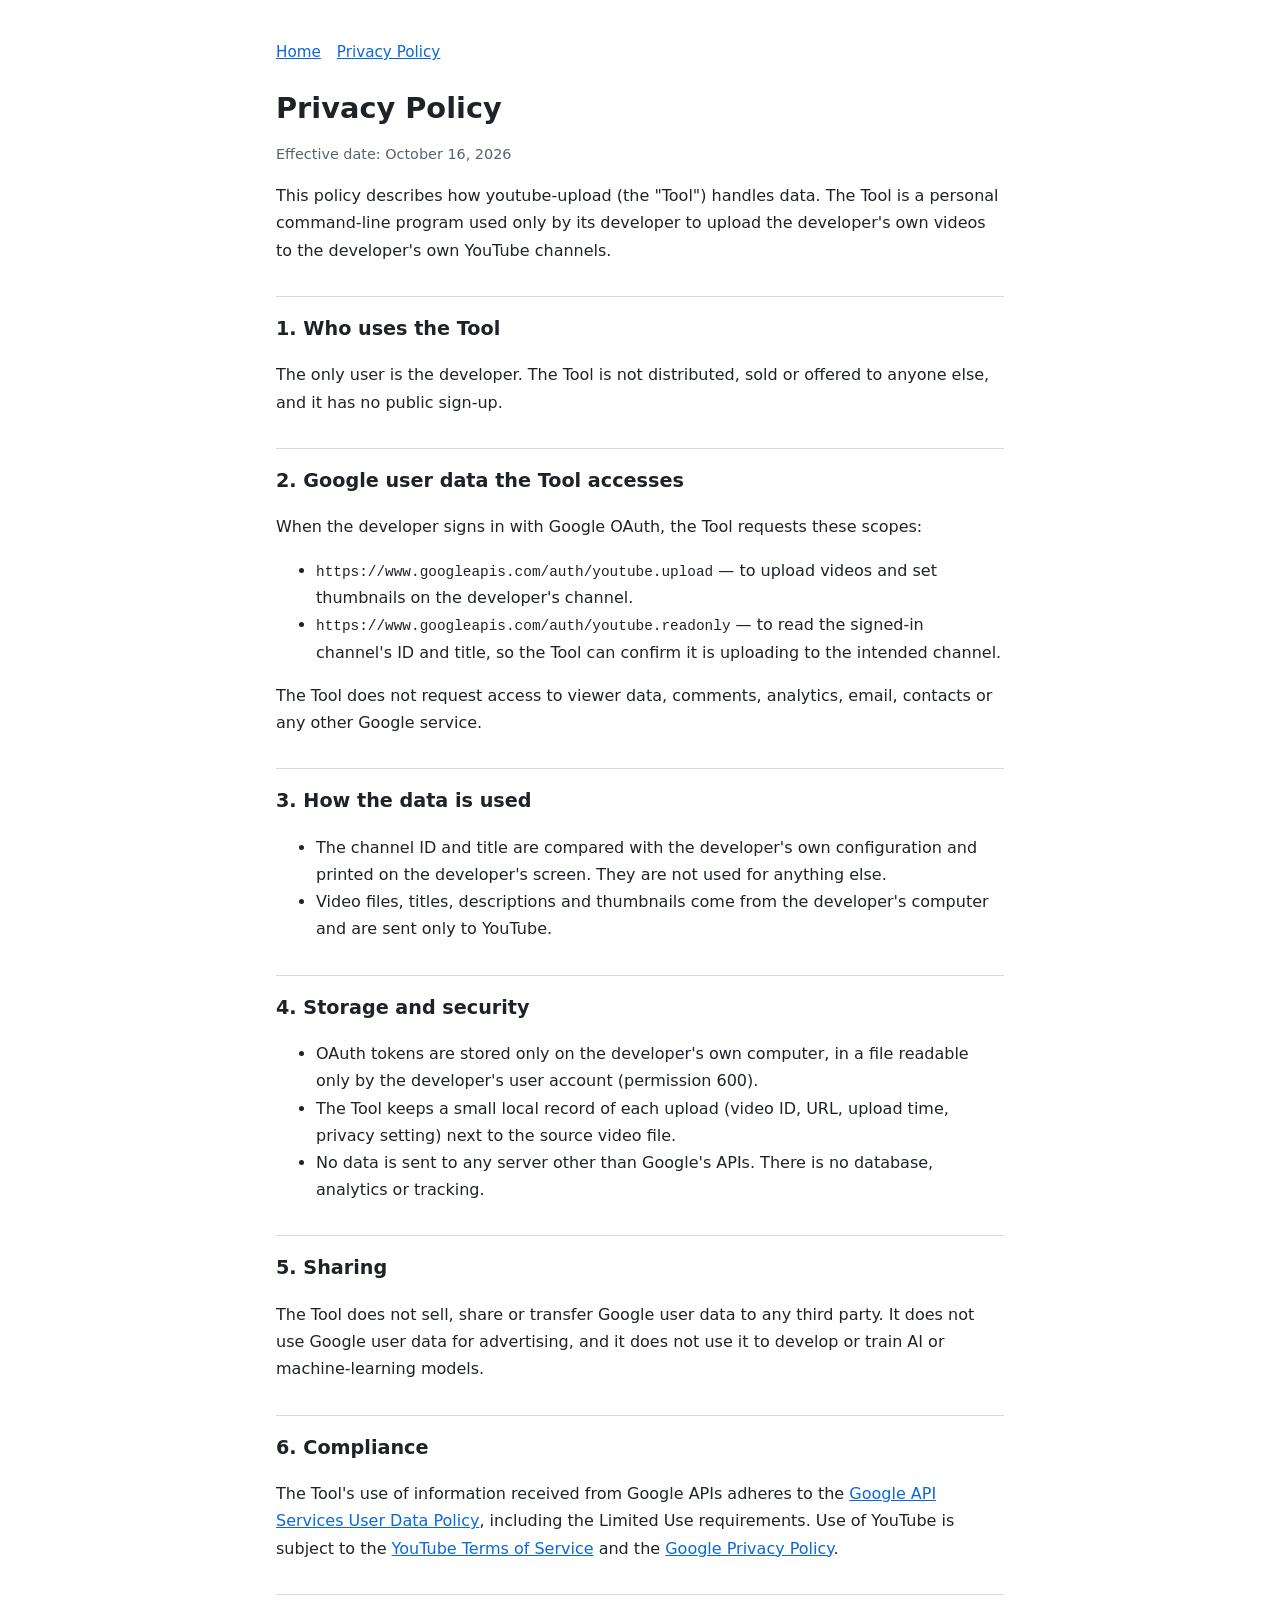
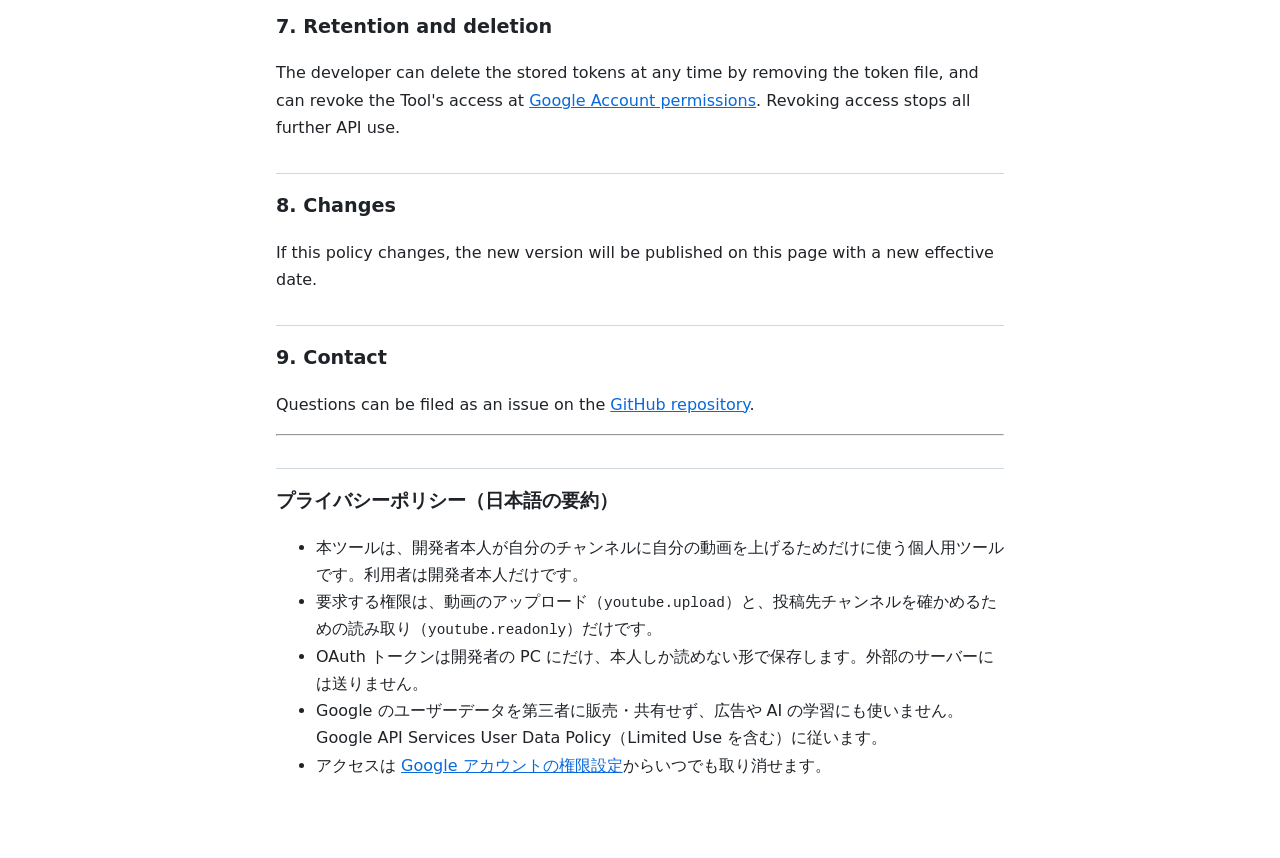
==== privacy.html @ de3558c6 "Add home page and privacy policy for youtube-upload Co-Authored-By: Claude Opus 5.5 (1M context) <no" ====
<!doctype html>
<html lang="en">
<head>
<meta charset="utf-8">
<meta name="viewport" content="width=device-width, initial-scale=1">
<title>youtube-upload Privacy Policy</title>
<meta name="description" content="Privacy policy for youtube-upload, a personal YouTube upload tool.">
<link rel="stylesheet" href="style.css">
</head>
<body>
<main>
<nav><a href="./">Home</a><a href="privacy.html">Privacy Policy</a></nav>
<h1>Privacy Policy</h1>
<p class="meta">Effective date: October 16, 2026</p>

<p>This policy describes how youtube-upload (the "Tool") handles data. The Tool is a personal command-line program used only by its developer to upload the developer's own videos to the developer's own YouTube channels.</p>

<h2>1. Who uses the Tool</h2>
<p>The only user is the developer. The Tool is not distributed, sold or offered to anyone else, and it has no public sign-up.</p>

<h2>2. Google user data the Tool accesses</h2>
<p>When the developer signs in with Google OAuth, the Tool requests these scopes:</p>
<ul>
<li><code>https://www.googleapis.com/auth/youtube.upload</code> — to upload videos and set thumbnails on the developer's channel.</li>
<li><code>https://www.googleapis.com/auth/youtube.readonly</code> — to read the signed-in channel's ID and title, so the Tool can confirm it is uploading to the intended channel.</li>
</ul>
<p>The Tool does not request access to viewer data, comments, analytics, email, contacts or any other Google service.</p>

<h2>3. How the data is used</h2>
<ul>
<li>The channel ID and title are compared with the developer's own configuration and printed on the developer's screen. They are not used for anything else.</li>
<li>Video files, titles, descriptions and thumbnails come from the developer's computer and are sent only to YouTube.</li>
</ul>

<h2>4. Storage and security</h2>
<ul>
<li>OAuth tokens are stored only on the developer's own computer, in a file readable only by the developer's user account (permission 600).</li>
<li>The Tool keeps a small local record of each upload (video ID, URL, upload time, privacy setting) next to the source video file.</li>
<li>No data is sent to any server other than Google's APIs. There is no database, analytics or tracking.</li>
</ul>

<h2>5. Sharing</h2>
<p>The Tool does not sell, share or transfer Google user data to any third party. It does not use Google user data for advertising, and it does not use it to develop or train AI or machine-learning models.</p>

<h2>6. Compliance</h2>
<p>The Tool's use of information received from Google APIs adheres to the <a href="https://developers.google.com/terms/api-services-user-data-policy">Google API Services User Data Policy</a>, including the Limited Use requirements. Use of YouTube is subject to the <a href="https://www.youtube.com/t/terms">YouTube Terms of Service</a> and the <a href="https://policies.google.com/privacy">Google Privacy Policy</a>.</p>

<h2>7. Retention and deletion</h2>
<p>The developer can delete the stored tokens at any time by removing the token file, and can revoke the Tool's access at <a href="https://myaccount.google.com/permissions">Google Account permissions</a>. Revoking access stops all further API use.</p>

<h2>8. Changes</h2>
<p>If this policy changes, the new version will be published on this page with a new effective date.</p>

<h2>9. Contact</h2>
<p>Questions can be filed as an issue on the <a href="https://github.com/dome-wiki/youtube-upload/issues">GitHub repository</a>.</p>

<hr>
<div lang="ja">
<h2>プライバシーポリシー（日本語の要約）</h2>
<ul>
<li>本ツールは、開発者本人が自分のチャンネルに自分の動画を上げるためだけに使う個人用ツールです。利用者は開発者本人だけです。</li>
<li>要求する権限は、動画のアップロード（<code>youtube.upload</code>）と、投稿先チャンネルを確かめるための読み取り（<code>youtube.readonly</code>）だけです。</li>
<li>OAuth トークンは開発者の PC にだけ、本人しか読めない形で保存します。外部のサーバーには送りません。</li>
<li>Google のユーザーデータを第三者に販売・共有せず、広告や AI の学習にも使いません。Google API Services User Data Policy（Limited Use を含む）に従います。</li>
<li>アクセスは <a href="https://myaccount.google.com/permissions">Google アカウントの権限設定</a>からいつでも取り消せます。</li>
</ul>
</div>
</main>
</body>
</html>
---- style.css ----
:root { --bg: #ffffff; --fg: #1f2328; --muted: #59636e; --line: #d1d9e0; --accent: #0969da; }
@media (prefers-color-scheme: dark) {
  :root { --bg: #0d1117; --fg: #e6edf3; --muted: #9198a1; --line: #3d444d; --accent: #4493f8; }
}
* { box-sizing: border-box; }
body { margin: 0; background: var(--bg); color: var(--fg); font: 16px/1.7 system-ui, -apple-system, "Hiragino Sans", sans-serif; }
main { max-width: 760px; margin: 0 auto; padding: 40px 16px 64px; }
h1 { font-size: 1.8rem; line-height: 1.3; margin: 0 0 8px; }
h2 { font-size: 1.2rem; margin: 32px 0 8px; padding-top: 16px; border-top: 1px solid var(--line); }
p, li { overflow-wrap: anywhere; }
a { color: var(--accent); }
.meta { color: var(--muted); font-size: 0.9rem; }
nav { margin-bottom: 24px; font-size: 0.95rem; }
nav a { margin-right: 16px; }
code { font-size: 0.9em; }
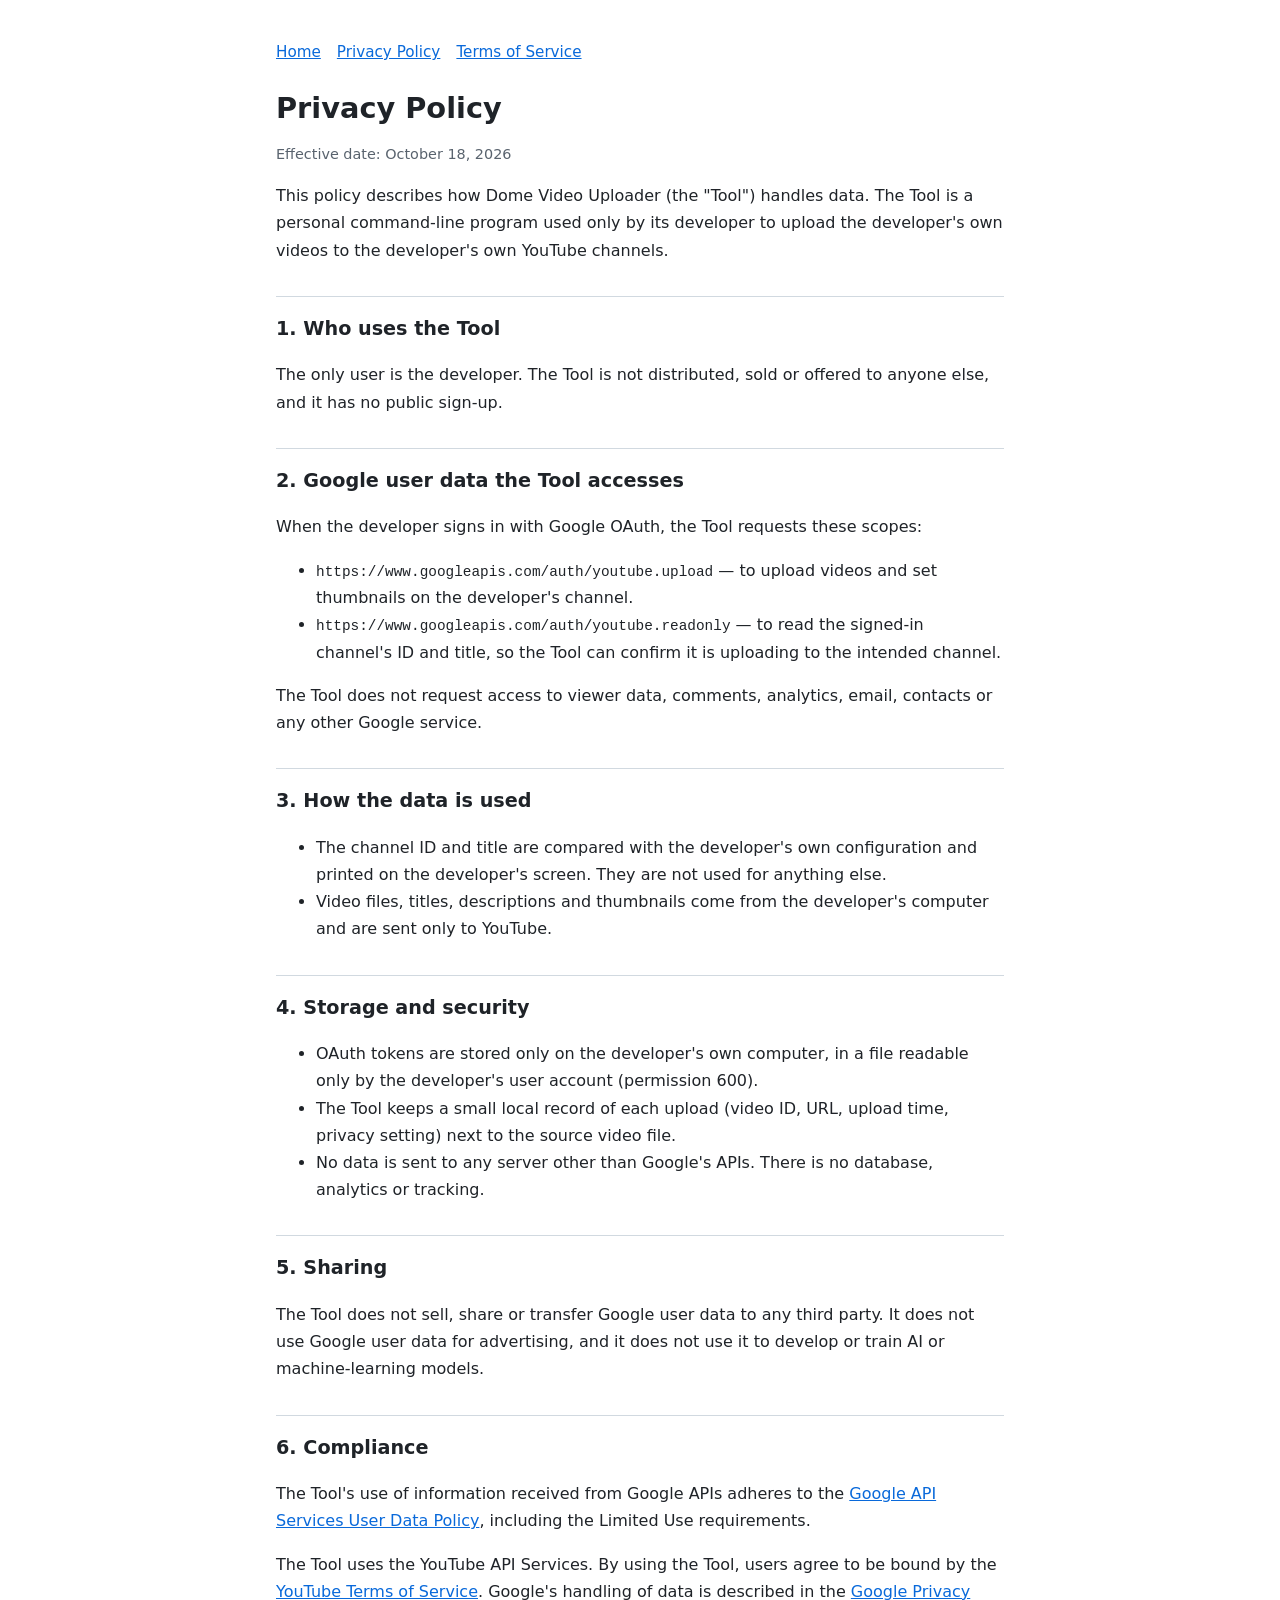
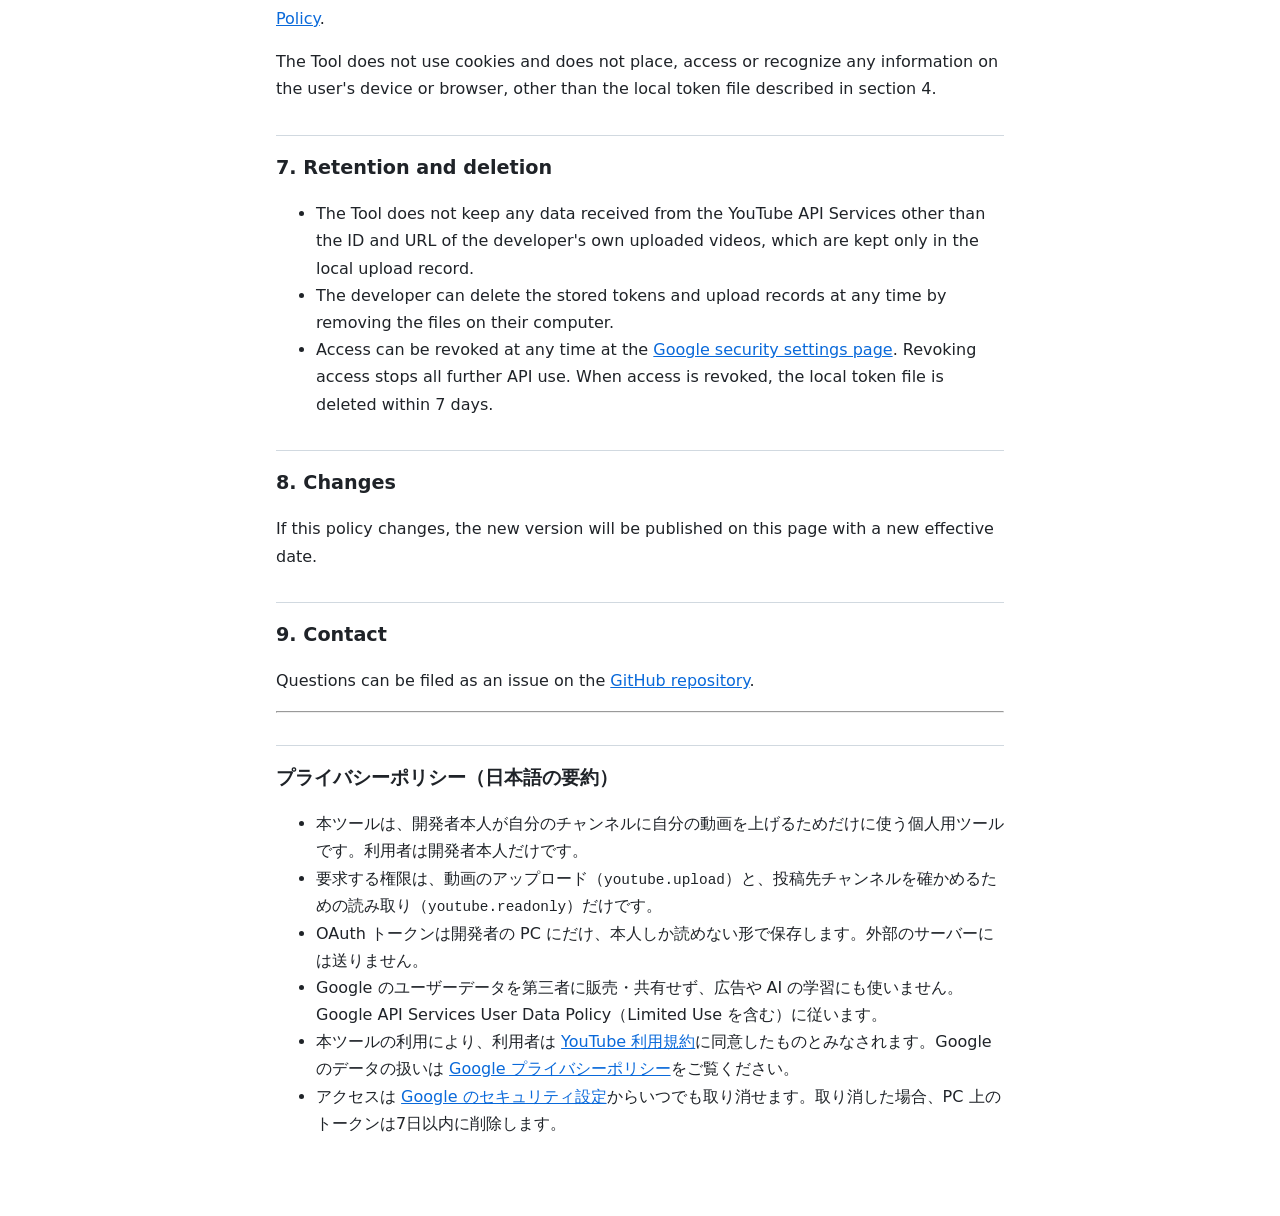
==== commit 2f8f4898: "Rename to Dome Video Uploader; add terms of service and YouTube API Services statements Co-Authored-" ====
--- a/privacy.html
+++ b/privacy.html
@@ -3,17 +3,17 @@
 <head>
 <meta charset="utf-8">
 <meta name="viewport" content="width=device-width, initial-scale=1">
-<title>youtube-upload Privacy Policy</title>
-<meta name="description" content="Privacy policy for youtube-upload, a personal YouTube upload tool.">
+<title>Dome Video Uploader Privacy Policy</title>
+<meta name="description" content="Privacy policy for Dome Video Uploader, a personal YouTube upload tool.">
 <link rel="stylesheet" href="style.css">
 </head>
 <body>
 <main>
-<nav><a href="./">Home</a><a href="privacy.html">Privacy Policy</a></nav>
+<nav><a href="./">Home</a><a href="privacy.html">Privacy Policy</a><a href="terms.html">Terms of Service</a></nav>
 <h1>Privacy Policy</h1>
-<p class="meta">Effective date: October 16, 2026</p>
+<p class="meta">Effective date: October 18, 2026</p>
 
-<p>This policy describes how youtube-upload (the "Tool") handles data. The Tool is a personal command-line program used only by its developer to upload the developer's own videos to the developer's own YouTube channels.</p>
+<p>This policy describes how Dome Video Uploader (the "Tool") handles data. The Tool is a personal command-line program used only by its developer to upload the developer's own videos to the developer's own YouTube channels.</p>
 
 <h2>1. Who uses the Tool</h2>
 <p>The only user is the developer. The Tool is not distributed, sold or offered to anyone else, and it has no public sign-up.</p>
@@ -43,16 +43,22 @@
 <p>The Tool does not sell, share or transfer Google user data to any third party. It does not use Google user data for advertising, and it does not use it to develop or train AI or machine-learning models.</p>
 
 <h2>6. Compliance</h2>
-<p>The Tool's use of information received from Google APIs adheres to the <a href="https://developers.google.com/terms/api-services-user-data-policy">Google API Services User Data Policy</a>, including the Limited Use requirements. Use of YouTube is subject to the <a href="https://www.youtube.com/t/terms">YouTube Terms of Service</a> and the <a href="https://policies.google.com/privacy">Google Privacy Policy</a>.</p>
+<p>The Tool's use of information received from Google APIs adheres to the <a href="https://developers.google.com/terms/api-services-user-data-policy">Google API Services User Data Policy</a>, including the Limited Use requirements.</p>
+<p>The Tool uses the YouTube API Services. By using the Tool, users agree to be bound by the <a href="https://www.youtube.com/t/terms">YouTube Terms of Service</a>. Google's handling of data is described in the <a href="https://policies.google.com/privacy">Google Privacy Policy</a>.</p>
+<p>The Tool does not use cookies and does not place, access or recognize any information on the user's device or browser, other than the local token file described in section 4.</p>
 
 <h2>7. Retention and deletion</h2>
-<p>The developer can delete the stored tokens at any time by removing the token file, and can revoke the Tool's access at <a href="https://myaccount.google.com/permissions">Google Account permissions</a>. Revoking access stops all further API use.</p>
+<ul>
+<li>The Tool does not keep any data received from the YouTube API Services other than the ID and URL of the developer's own uploaded videos, which are kept only in the local upload record.</li>
+<li>The developer can delete the stored tokens and upload records at any time by removing the files on their computer.</li>
+<li>Access can be revoked at any time at the <a href="https://security.google.com/settings/security/permissions">Google security settings page</a>. Revoking access stops all further API use. When access is revoked, the local token file is deleted within 7 days.</li>
+</ul>
 
 <h2>8. Changes</h2>
 <p>If this policy changes, the new version will be published on this page with a new effective date.</p>
 
 <h2>9. Contact</h2>
-<p>Questions can be filed as an issue on the <a href="https://github.com/dome-wiki/youtube-upload/issues">GitHub repository</a>.</p>
+<p>Questions can be filed as an issue on the <a href="https://github.com/dome-wiki/video-uploader/issues">GitHub repository</a>.</p>
 
 <hr>
 <div lang="ja">
@@ -62,7 +68,8 @@
 <li>要求する権限は、動画のアップロード（<code>youtube.upload</code>）と、投稿先チャンネルを確かめるための読み取り（<code>youtube.readonly</code>）だけです。</li>
 <li>OAuth トークンは開発者の PC にだけ、本人しか読めない形で保存します。外部のサーバーには送りません。</li>
 <li>Google のユーザーデータを第三者に販売・共有せず、広告や AI の学習にも使いません。Google API Services User Data Policy（Limited Use を含む）に従います。</li>
-<li>アクセスは <a href="https://myaccount.google.com/permissions">Google アカウントの権限設定</a>からいつでも取り消せます。</li>
+<li>本ツールの利用により、利用者は <a href="https://www.youtube.com/t/terms">YouTube 利用規約</a>に同意したものとみなされます。Google のデータの扱いは <a href="https://policies.google.com/privacy">Google プライバシーポリシー</a>をご覧ください。</li>
+<li>アクセスは <a href="https://security.google.com/settings/security/permissions">Google のセキュリティ設定</a>からいつでも取り消せます。取り消した場合、PC 上のトークンは7日以内に削除します。</li>
 </ul>
 </div>
 </main>
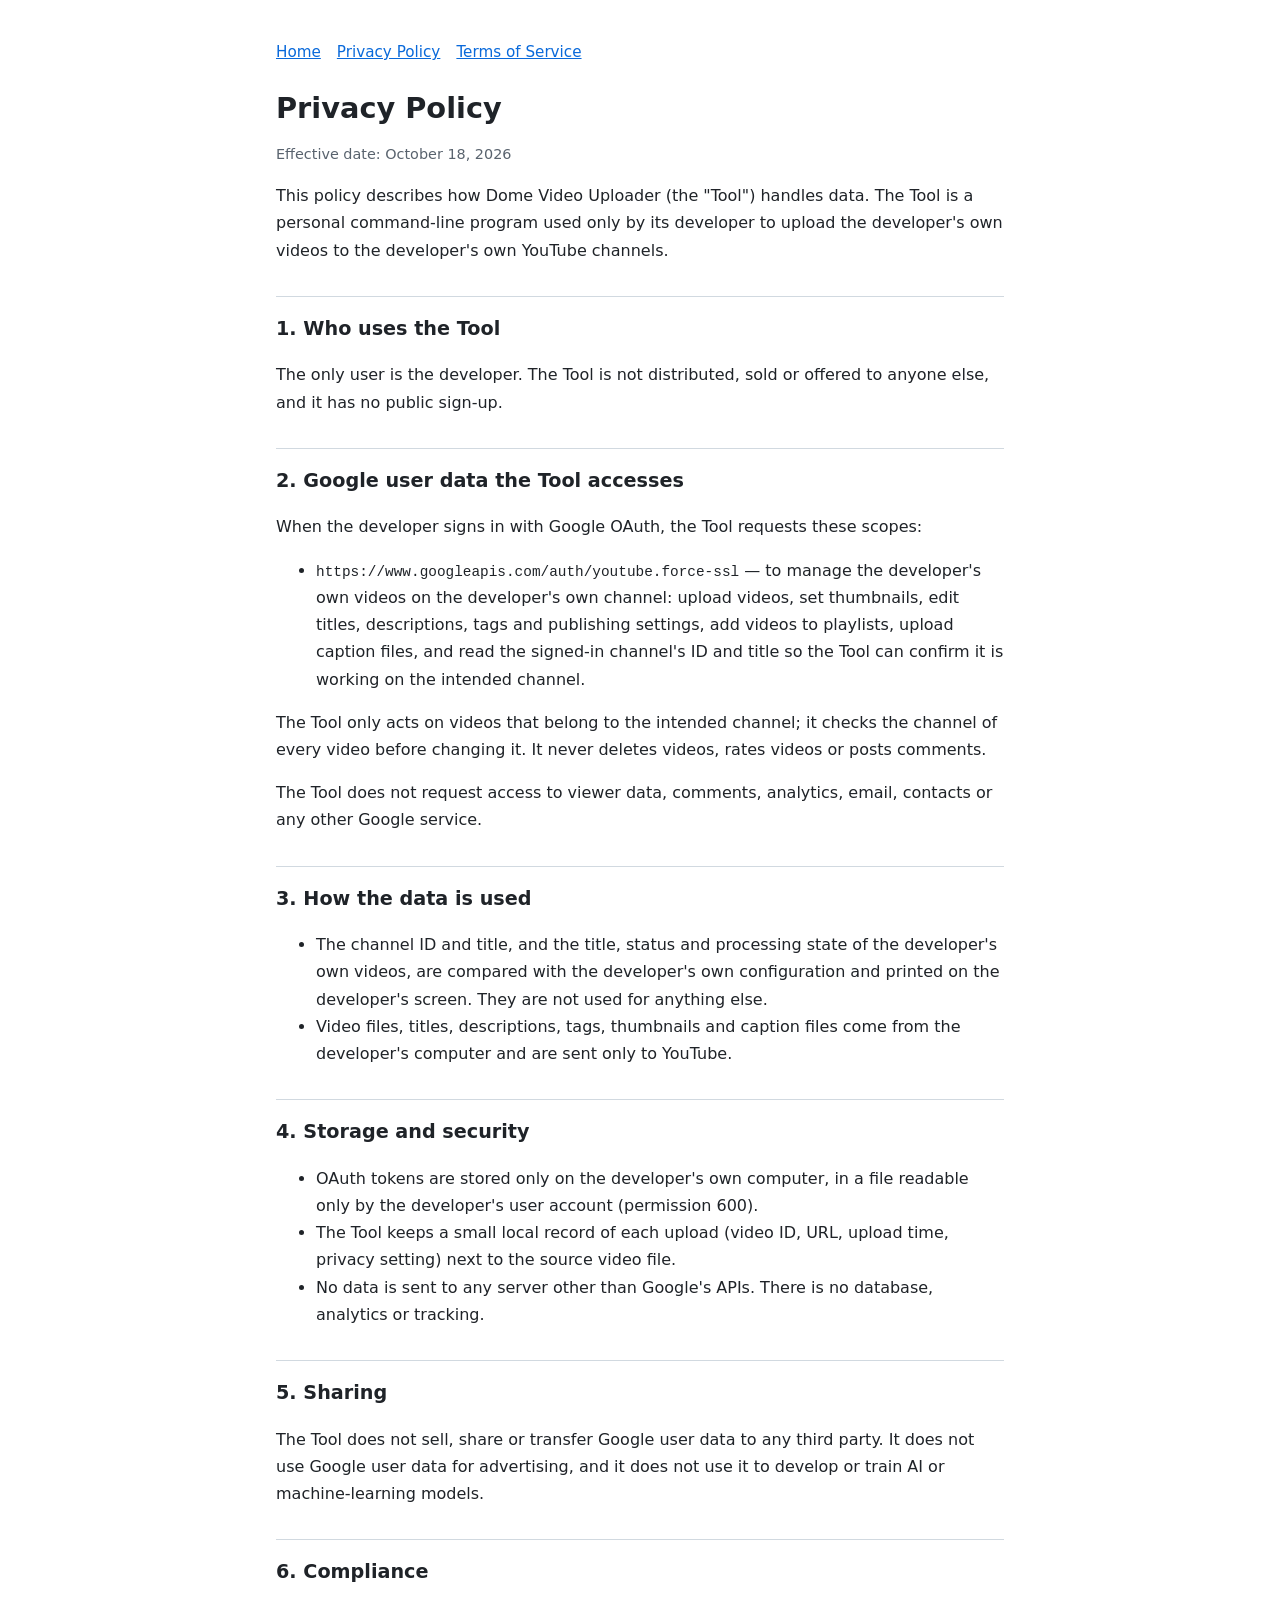
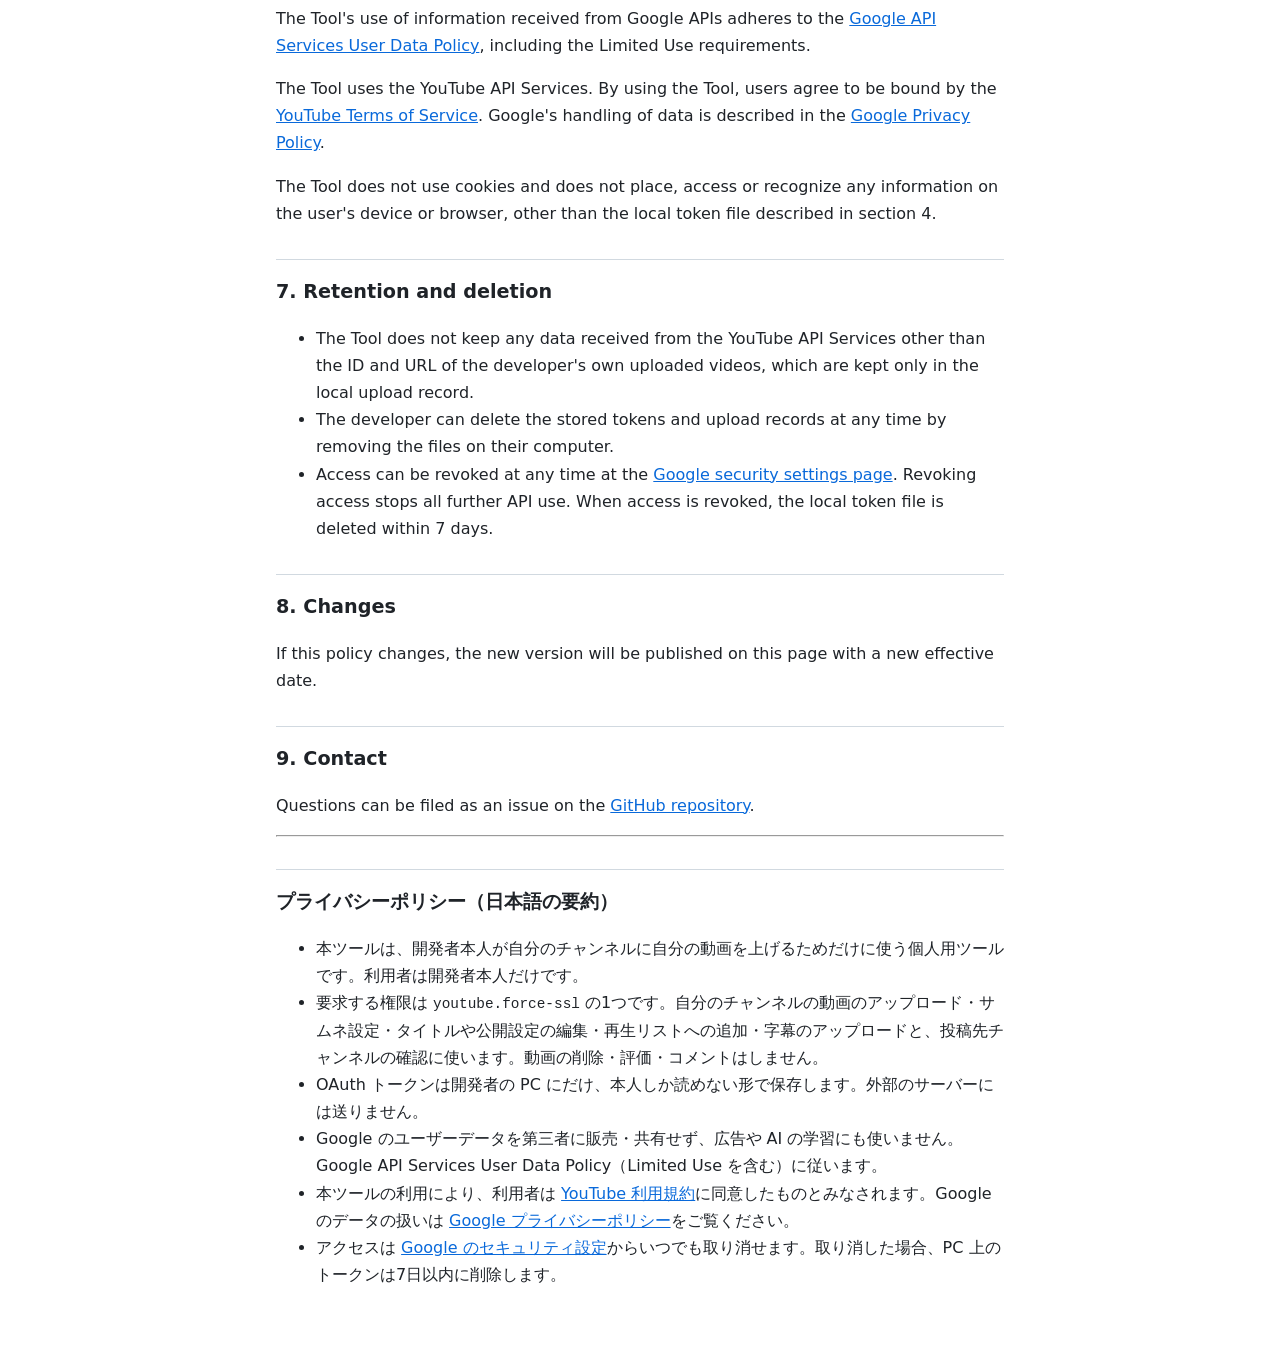
==== commit 9954e278: "Update scope to youtube.force-ssl and describe edit, playlist and caption features Co-Authored-By: C" ====
--- a/privacy.html
+++ b/privacy.html
@@ -21,15 +21,15 @@
 <h2>2. Google user data the Tool accesses</h2>
 <p>When the developer signs in with Google OAuth, the Tool requests these scopes:</p>
 <ul>
-<li><code>https://www.googleapis.com/auth/youtube.upload</code> — to upload videos and set thumbnails on the developer's channel.</li>
-<li><code>https://www.googleapis.com/auth/youtube.readonly</code> — to read the signed-in channel's ID and title, so the Tool can confirm it is uploading to the intended channel.</li>
+<li><code>https://www.googleapis.com/auth/youtube.force-ssl</code> — to manage the developer's own videos on the developer's own channel: upload videos, set thumbnails, edit titles, descriptions, tags and publishing settings, add videos to playlists, upload caption files, and read the signed-in channel's ID and title so the Tool can confirm it is working on the intended channel.</li>
 </ul>
+<p>The Tool only acts on videos that belong to the intended channel; it checks the channel of every video before changing it. It never deletes videos, rates videos or posts comments.</p>
 <p>The Tool does not request access to viewer data, comments, analytics, email, contacts or any other Google service.</p>
 
 <h2>3. How the data is used</h2>
 <ul>
-<li>The channel ID and title are compared with the developer's own configuration and printed on the developer's screen. They are not used for anything else.</li>
-<li>Video files, titles, descriptions and thumbnails come from the developer's computer and are sent only to YouTube.</li>
+<li>The channel ID and title, and the title, status and processing state of the developer's own videos, are compared with the developer's own configuration and printed on the developer's screen. They are not used for anything else.</li>
+<li>Video files, titles, descriptions, tags, thumbnails and caption files come from the developer's computer and are sent only to YouTube.</li>
 </ul>
 
 <h2>4. Storage and security</h2>
@@ -65,7 +65,7 @@
 <h2>プライバシーポリシー（日本語の要約）</h2>
 <ul>
 <li>本ツールは、開発者本人が自分のチャンネルに自分の動画を上げるためだけに使う個人用ツールです。利用者は開発者本人だけです。</li>
-<li>要求する権限は、動画のアップロード（<code>youtube.upload</code>）と、投稿先チャンネルを確かめるための読み取り（<code>youtube.readonly</code>）だけです。</li>
+<li>要求する権限は <code>youtube.force-ssl</code> の1つです。自分のチャンネルの動画のアップロード・サムネ設定・タイトルや公開設定の編集・再生リストへの追加・字幕のアップロードと、投稿先チャンネルの確認に使います。動画の削除・評価・コメントはしません。</li>
 <li>OAuth トークンは開発者の PC にだけ、本人しか読めない形で保存します。外部のサーバーには送りません。</li>
 <li>Google のユーザーデータを第三者に販売・共有せず、広告や AI の学習にも使いません。Google API Services User Data Policy（Limited Use を含む）に従います。</li>
 <li>本ツールの利用により、利用者は <a href="https://www.youtube.com/t/terms">YouTube 利用規約</a>に同意したものとみなされます。Google のデータの扱いは <a href="https://policies.google.com/privacy">Google プライバシーポリシー</a>をご覧ください。</li>
